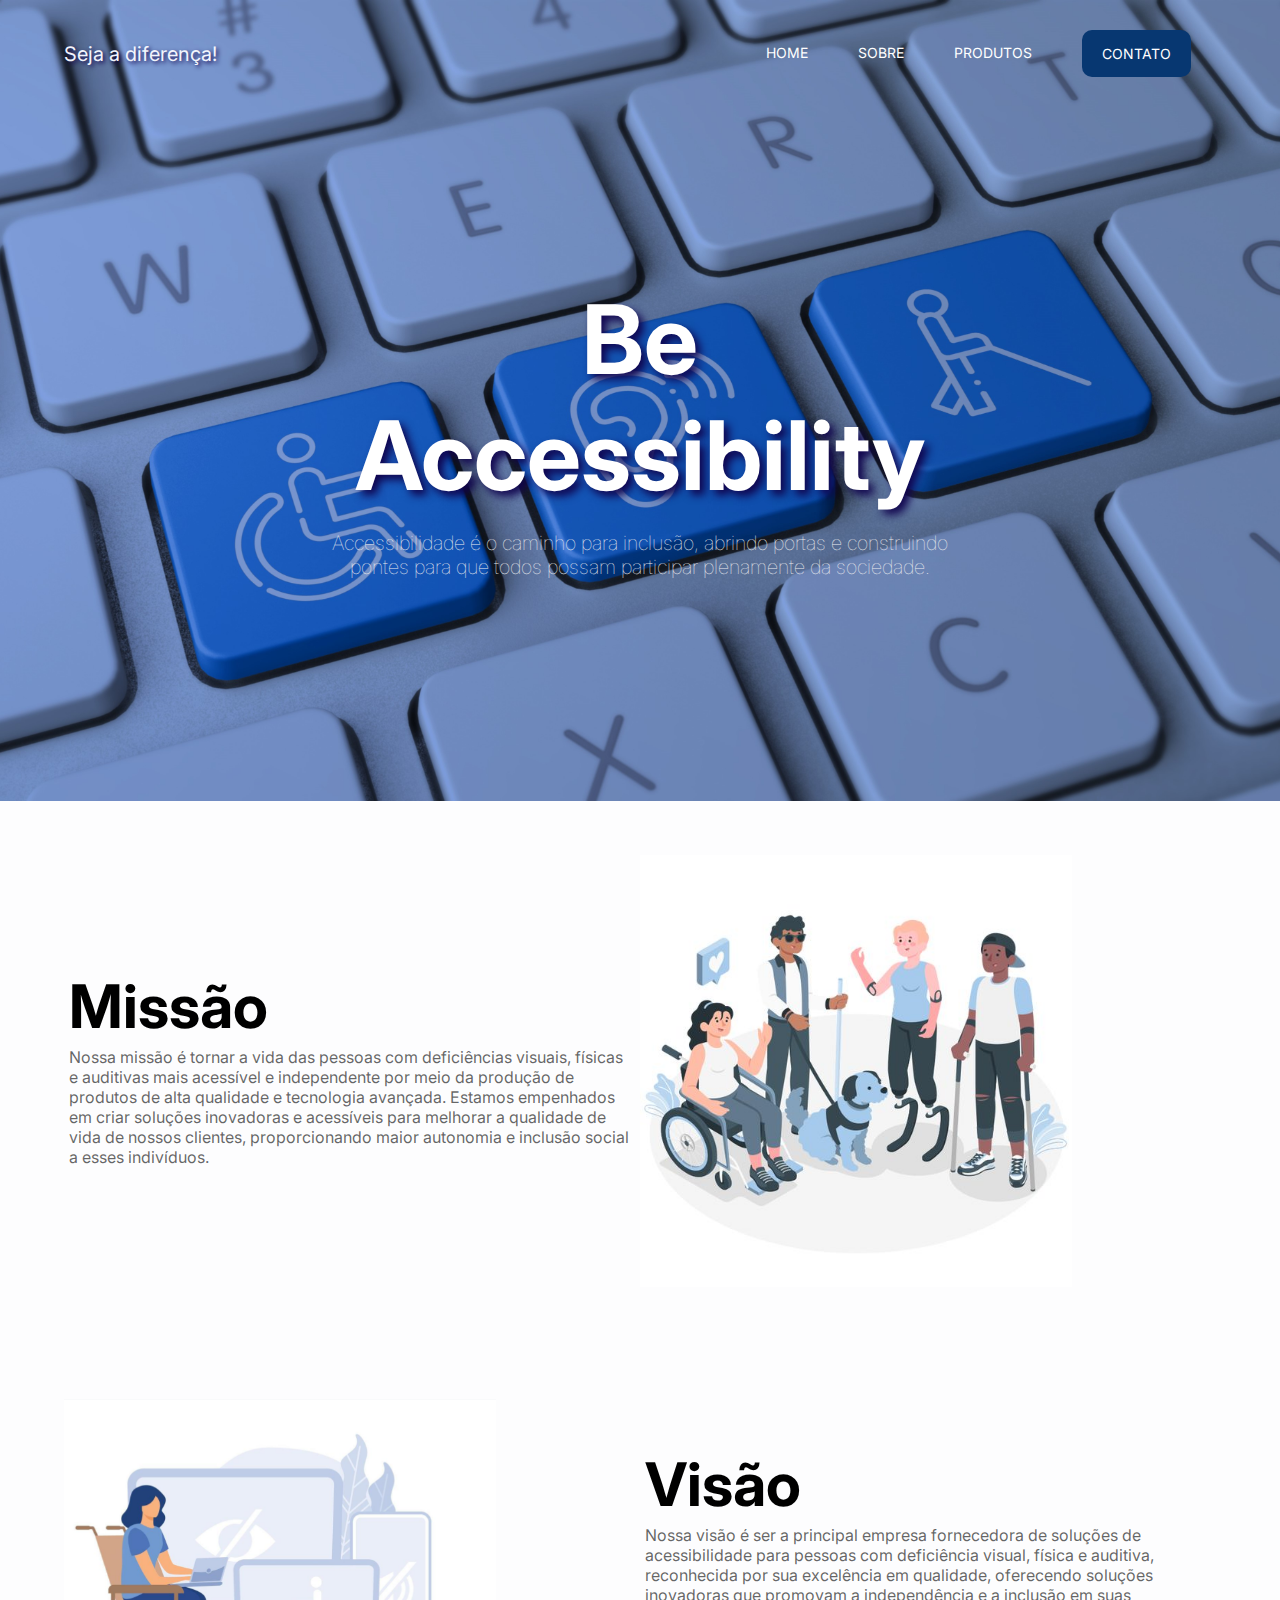
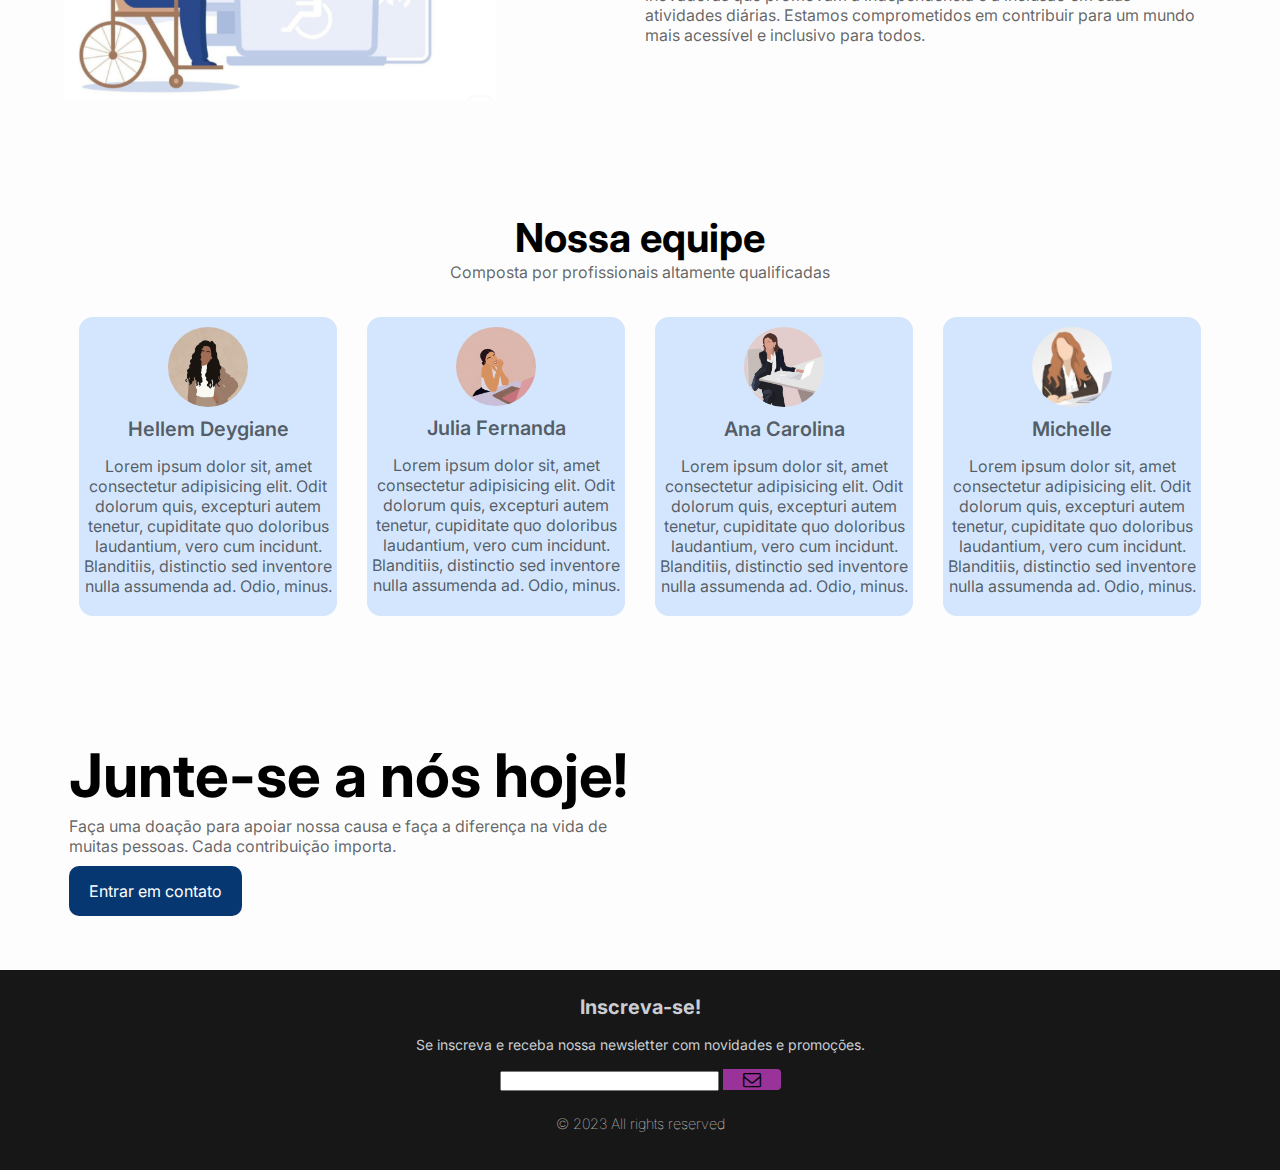
==== index.html @ bf56a4bc "git@github.com:Hellem-Deygiane/BEA.git" ====
<!DOCTYPE html>
<html lang="pt-br">
<head>
    <meta charset="UTF-8">
    <meta http-equiv="X-UA-Compatible" content="IE=edge">
    <meta name="viewport" content="width=device-width, initial-scale=1.0">
    <link rel="stylesheet" href="https://cdnjs.cloudflare.com/ajax/libs/font-awesome/4.7.0/css/font-awesome.css" integrity="sha512-5A8nwdMOWrSz20fDsjczgUidUBR8liPYU+WymTZP1lmY9G6Oc7HlZv156XqnsgNUzTyMefFTcsFH/tnJE/+xBg==" crossorigin="anonymous" referrerpolicy="no-referrer" />
    <link rel="stylesheet" href="style.css">
    <link rel="shortcut icon" href="img/favicon.ico.png" type="image/x-icon">
    <!-- <script src='./vlibras_new.js'></script> -->
    <title>Be Accessibility</title>
</head>
<body>
    <div vw class="enabled">
        <div vw-access-button class="active"></div>
        <div vw-plugin-wrapper>
          <div class="vw-plugin-top-wrapper"></div>
        </div>
      </div>
      <script src="https://vlibras.gov.br/app/vlibras-plugin.js%22%3E"></script>
      <script>
        new window.VLibras.Widget('https://vlibras.gov.br/app');
      </script>
    <div vw class="enabled">
        <div vw-access-button class="active"></div>
        <div vw-plugin-wrapper>
          <div class="vw-plugin-top-wrapper"></div>
        </div>
    </div>
    <header>
        <div class="container">
            <nav>
                <a href="index.html" id="logo">
                    Seja a diferença!
                </a>
                <ul class="ul">
                    <a href="index.html">Home</a>
                    <a href="sobre.html">Sobre</a>
                    <a href="produtos.html">Produtos</a>
                    <a class="btn" href="contato.html">Contato</a>
                    <div class="close-icon" onclick="closeMenu()">
                        <i class="fa fa-times-circle"></i>
                    </div>
                </ul>
                <div class="menu-icon" onclick="openMenu()">
                    <i class="fa fa-bars"></i>
                </div>
            </nav>
            <section class="banner">
                <div class="banner-text">
                    <h1>Be Accessibility</h1>
                    <p>Accessibilidade é o caminho para inclusão, abrindo portas e construindo pontes para que todos possam participar plenamente da sociedade.</p>
                </div>
            </section>
        </div>
    </header>
    <section class="faca-mais">
        <div class="container">
            <div class="faca-mais-text">
                <h3>Missão</h3>
                <p>Nossa missão é tornar a vida das pessoas com deficiências visuais, físicas e auditivas mais acessível e independente por meio da produção de produtos de alta qualidade e tecnologia avançada. Estamos empenhados em criar soluções inovadoras e acessíveis para melhorar a qualidade de vida de nossos clientes, proporcionando maior autonomia e inclusão social a esses indivíduos.</p>
            </div>
            <div class="faca-mais-img">
                <img src="img/img1home.jpg" alt="">
            </div>
        </div>
    </section>
    <section class="faca-mais">
        <div class="container">
            <div class="faca-mais-img">
                <img src="img/img2home.jpg" alt="">
            </div>
            <div class="faca-mais-text">
                <h3>Visão</h3>
                <p>Nossa visão é ser a principal empresa fornecedora de soluções de acessibilidade para pessoas com deficiência visual, física e auditiva, reconhecida por sua excelência em qualidade, oferecendo soluções inovadoras que promovam a independência e a inclusão em suas atividades diárias. Estamos comprometidos em contribuir para um mundo mais acessível e inclusivo para todos.</p>
                <!-- <a href="contato.html" class="btn animate-btn">Entrar em contato</a> -->
            </div>
        </div>
    </section>
    <section class="depoimentos">
        <div class="container">
            <h3>Nossa equipe</h3>
            <p>Composta por profissionais altamente qualificadas</p>
            <div class="cards">
                <!-- card item 1 -->
                <div class="card-item">
                    <img src="img/perfilHE.jpg" alt="Foto">
                    <p class="nome-user">Hellem Deygiane</p>
                    <p class="depoimento-user">
                        Lorem ipsum dolor sit, amet consectetur adipisicing elit. Odit dolorum quis, excepturi autem tenetur, cupiditate quo doloribus laudantium, vero cum incidunt. Blanditiis, distinctio sed inventore nulla assumenda ad. Odio, minus.
                    </p>
                </div>
                <!-- card item 2 -->
                <div class="card-item">
                    <img src="img/perfilJU.jpg" alt="Foto">
                    <p class="nome-user">Julia Fernanda</p>
                    <p class="depoimento-user">
                        Lorem ipsum dolor sit, amet consectetur adipisicing elit. Odit dolorum quis, excepturi autem tenetur, cupiditate quo doloribus laudantium, vero cum incidunt. Blanditiis, distinctio sed inventore nulla assumenda ad. Odio, minus.
                    </p>
                </div>
                <!-- card item 3 -->
                <div class="card-item">
                    <img src="img/perfilCA.jpg" alt="Foto">
                    <p class="nome-user">Ana Carolina</p>
                    <p class="depoimento-user">
                        Lorem ipsum dolor sit, amet consectetur adipisicing elit. Odit dolorum quis, excepturi autem tenetur, cupiditate quo doloribus laudantium, vero cum incidunt. Blanditiis, distinctio sed inventore nulla assumenda ad. Odio, minus.
                    </p>
                </div>
                <!-- card item 4 -->
                <div class="card-item">
                    <img src="img/perfilMI.jpg" alt="Foto">
                    <p class="nome-user">Michelle</p>
                    <p class="depoimento-user">
                        Lorem ipsum dolor sit, amet consectetur adipisicing elit. Odit dolorum quis, excepturi autem tenetur, cupiditate quo doloribus laudantium, vero cum incidunt. Blanditiis, distinctio sed inventore nulla assumenda ad. Odio, minus.
                    </p>
                </div>
            </div>
        </div>
    </section>
    <section class="faca-mais">
        <div class="container">
            <div class="faca-mais-text">
                <h3>Junte-se a nós hoje!</h3>
                <p>Faça uma doação para apoiar nossa causa e faça a diferença na vida de muitas pessoas. Cada contribuição importa.</p>
                <a href="contato.html" class="btn animate-btn">Entrar em contato</a>
            </div>
            <div class="faca-mais-img">
                <img src="img/security.png" alt="">
            </div>
        </div>
    </section>
    <footer class="footer">
        <div class="container">
            <div class="footer-content">
                <div id="input_group" > 
                    <h3 id="h3">Inscreva-se!</h3>
                    <p id="p">
        
                        Se inscreva e receba nossa newsletter com novidades e promoções.
                    </p>
                    <div id="input_group">
                        <input type="email" id="email">
                        <button><i class="fa fa-envelope-o" aria-hidden="true"></i></i> </button>
        
                    </div>
            <div id="footer_copyright">
                &#169 
                2023 All rights reserved
            </div>
        </div>
    </footer>
    <!-- <script src="main.js"></script> -->
</body>
</html>
---- style.css ----
@import url('https://fonts.googleapis.com/css2?family=Inter:wght@300;400;500;600;700&display=swap');
*{
    margin: 0;
    padding: 0;
    box-sizing: border-box;
    text-decoration: none;
    outline: none;
    font-family: 'Inter', sans-serif;
}
body{
    background-color: hsla(213, 65%, 97%, 0.192);
}
#logo{
    font-size: 20px;
    color: rgb(242, 245, 253);
    text-shadow: 2px 2px 4px rgb(16, 3, 77);
}
section,
footer{
    padding:54px 0;
}
h3{
    font-size: 40px;
}
p{
    color: #0000009c;
}
.container{
    max-width: 1400px;
    margin: 0 auto;
    padding: 0 5%;
}
/* BOTÃO */
.btn{
    background-color: #073771;
    color: white;
    padding: 15PX 20PX;
    border-radius: 10PX;
    cursor: pointer;
    display: inline-block;
    transition: 0.1s;
}
.btn.animate-btn{
    animation: animate-outline 1s ease-out infinite;
}
.btn:hover{
    background-color: #295081;
}
@keyframes animate-outline {
    from{
        outline: 0px solid #4f9bf98a;
    }
    to{
        outline: 15px solid #4f9bf900;
    }
}
header{
    background-color: #184B88;
    background-image: url(img/img5copia.jpg);
    /* opacity: 0.6; */
    background-position: center;
    background-size: cover;
    background-attachment: fixed;
}
#sobre{
    background-image: url(img/imgsobre.png);
}
#produtos{
    background-image: url(img/imgprodutos2.png);
}
/* MENU */
nav{
    display: flex;
    align-items: center;
    justify-content: space-between;
    padding-top: 30px;
}
nav ul{
    display: flex;
    align-items: center;
}
nav ul a{
    color: rgb(255, 255, 255);
    margin: 0 25px;
    text-transform: uppercase;
    font-size: 14px;
    display: block;
}
nav ul a:not(.btn)::after{
    content: "";
    background-color: #041f40;
    height: 3px;
    width: 0%;
    display: block;
    margin: 0 auto;
    transition: 0.3s;
}
nav ul a:hover::after{
    width: 100%;
}
/* menu mobile */
nav .menu-icon{
    cursor: pointer;
    font-size: 25px;
    color: white;
    display: none;
}
nav .close-icon{
    display: none;
    font-size: 30px;
    color: white;
}
/* TEXTO PRICIPAL */
.banner{
    display: flex;
    justify-content: center;
}
.banner .banner-text{
    margin: 150px;
    text-align: center;
    padding: 0 90px;
}
.banner .banner-text h1{
    font-size: 96px;
    color: white;
    text-shadow: 5px 5px 8px rgb(16, 3, 77);
}
.banner .banner-text p{
    font-size: 20px;
    color: #ededf0;
    font-weight: lighter;
    margin: 18px 0;
}
/* VISÃO, MISSÃO */
.faca-mais .container{
    display: flex;
    align-items: center;
}
.faca-mais .faca-mais-text{
    width: 50%;
    padding: 0 5px;
}
.faca-mais .faca-mais-text h3{
    font-size: 60px;
}
.faca-mais .faca-mais-text p{
    margin: 5px 0 10px 0;
}
.faca-mais .faca-mais-img{
    width: 50%;
}
.faca-mais .faca-mais-img img{
    width: 75%;
}
/* Nossa equipe */
.depoimentos h3{
    text-align: center;
}
.depoimentos p{
    margin-bottom: 20px;
    text-align: center;
}
.cards{
    display: flex;
    justify-content: center;
}
.depoimentos .card-item{
    background-color: #d3e6fd;
    margin: 15px;
    border-radius: 14px;
    text-align: center;
    width: 350px;
    transition: 0.3s;
}
.depoimentos .card-item img{
    border-radius: 100%;
    width: 80px;
    display: block;
    margin: 10px auto;
}
.depoimentos .card-item .nome-user{
    font-weight: 600;
    font-size: 20px;
    margin-bottom: 15px;
    transition: 0.3s;
}
.depoimentos .card-item .depoimentos-user{
    font-size: 15px;
    padding: 0 15px;
    transition: 0.3s;
}
.depoimentos .card-item:hover{
    background-color: #4f9cf9;
    margin-top: -5px;
}
.depoimentos .card-item:hover .nome-user,
.depoimentos .card-item:hover .depoimento-user{
    color: white;
}
/* FOOTER */
/* .footer{
    background-color: #4f9cf9;
    text-align: center;
}
.footer i{
    color: #4f9cf9;
    font-size: 19px;
    background-color: white;
    padding: 10px;
    margin: 3px;
    border-radius: 10px;
}
.footer p{
    margin-top: 10px;
    color: white;
} */
/* PAGINA SOBRE */
.sobre .container{
    display: flex;
    align-items: center;
    justify-content: space-between;
}
.sobre .sobre-text{
    width: 50%;
    padding-right: 40px;
}
.sobre .sobre-text p{
    margin: 18px 0;
    color: #000000a6;
}
.sobre .sobre-img{
    width: 50%;
}
.sobre .sobre-img img{
    width: 100%;
    border-radius: 50px;
}
.servicos h3{
    text-align: center;
}
.servicos .container > p{
    text-align: center;
}
.servicos .rows-cards{
    display: flex;
    justify-content: center;
    margin-top: 20px;
    flex-wrap: wrap;
}
.servicos .row-card-item{
    background-color: #d3e6fd;
    width: 350px;
    padding: 20px;
    border-radius: 14px;
    margin: 20px;
    transition: 0.3s;

}
.servicos .row-card-item:hover{
    background-color: #4f9cf9;
}
.servicos .row-card-item:hover p{
    color: white;
}
.servicos .row-card-item img{
    /* background-color: #4f9cf9; */
    border-radius: 20px;
    width: 100%;
    padding: 9px;
}
.servicos .row-card-item p.nome-servicos{
    margin: 5px 0;
    transition: 0.3s;
}
.servicos .row-card-item p.descricao{
    transition: 0.3s;
}
.btn-produtos{
    padding: 10px 10px;
    background-color: #295081;
    color: white;
    border-radius: 5px;
}
.dados{
    background-color: #d3e6fd;
}
.dados .container{
    display: flex;
    justify-content: center;
    flex-wrap: wrap;
}
.dados .dados-item{
    text-align: center;
    margin: 15px;
    color: #000000be;
}
.dados .dados-item img{
    background-color: #4f9cf9;
    border-radius: 14px;
    padding: 10px;
    margin-bottom: 15px;
    width: 80px;
}
.dados .dados-item p{
    font-size: 18px;
}
.dados .dados-item p strong{
    font-size: 28px;
}
.contato-info{
    display: flex;
    justify-content: space-between;
    margin-top: 50px;
}
.contato-info .left-side{
    width: 50%;
    padding: 30px;
    background-color: #4f9cf9;
    border-radius: 14px;
    margin-right: 50px;
    height: fit-content;
}
.contato-info .left-side div{
    display: flex;
    align-items: center;
    margin-bottom: 10px;
}
.contato-info .left-side div i{
    font-size: 24px;
    margin-right: 20px;
    color: white;
}
.contato-info .left-side p{
    font-size: 17px;
    color: white;
}
.contato-info .right-side{
    width: 50%;
}
.contato-info .right-side input{
    display: block;
    width: 100%;
    margin-bottom: 10px;
    height: 47px;
    padding: 15px;
    border-radius: 9px;
    transition: 0.3s;
    border: 1px solid #f1f1f1;
    color: #212121;
    font-weight: lighter;
}
.contato-info .right-side input:focus,
.contato-info .right-side textarea:focus{
    border-color: #4f9cf9;
}
.contato-info .right-side textarea{
    border: 1px solid #f1f1f1;
    color: #212121;
    border-radius: 9px;
    margin-bottom: 10px;
    padding: 15px;
    width: 100%;
    transition: 0.3s;
    resize: none;
}
.contato-info .right-side button{
    border: none;
}

    /* menu mobile */
@media(max-width: 830px){
    /* menu mobile */
    .ul{
        position: fixed;
        top: 0;
        left: 0;
        background-color: #184B88;
        width: 100%;
        height: 100%;
        flex-direction: column;
        align-items: center;
        justify-content: center;
        clip-path: circle(0% at 100% 0);
        transition: 0.7s;
    }
    .open{
        clip-path: circle(141.4% at 100% 0);
    }
    .ul a{
        margin: 10px 0;
        font-size: 16px;
    }
    nav .menu-icon{
        display: block;
    }
    nav .close-icon{
        display: block;
        position: absolute;
        top: 46px;
        right: 28px;
    }
    /* HOME responsivo */
    .faca-mais .faca-mais-text{
        margin-top: 10px;
        padding: 0 20px;
        order: 1;
    }
    .faca-mais .container{
        flex-direction: column;
    }
    .faca-mais .faca-mais-text h3{
        font-size: 48px;
    }
    .faca-mais .faca-mais-text,
    .faca-mais .faca-mais-img{
        width: 100%;
    }
    .banner .banner-text{
        padding: 0;
        margin: 80px;
    }
    .banner .banner-text h1{
        font-size: 80px;
    }
    .banner .banner-text p{
        font-size: 15px;
    }
    .depoimentos .card-item{
        width: 100%;
    }
    /* SOBRE */
    .sobre .container{
        flex-direction: column-reverse;
    }
    .sobre .sobre-img,
    .sobre .sobre-text{
        width: 100%;
    }
    .sobre .sobre-text{
        margin-top: 40px;
    }
    /* CONTATO */
    .contato .contato-info{
        flex-direction: column-reverse;
    }
    .contato-info .right-side,
    .contato-info .left-side{
        width: 100%;
    }
    .contato-info .right-side{
        margin-bottom: 30px;
    }
}
@media (max-width:500px) {
    .banner .banner-text h1{
        font-size: 50px;
    }
    .faca-mais .faca-mais-text h3{
        font-size: 40px;
    }
}
/* .conteiner2{
    display:grid;
    grid-template-columns: auto auto auto auto;
    grid-template-rows: 1000px 1000px 1000px 1000px;
    grid-template-areas: 
    "header header header header"
    "principal principal principal principal"
    "footer footer footer footer"
    } */
footer{
    position: relative;
    bottom: 0;
    left: 0;
    right: 0;
    background: #171717;
    height: 200px;
    width: 100%;
    display: flex;
    align-items: center;
    justify-content: center;
    flex-direction: column;
    text-align: center;
    color: #f5f5f5;
    grid-template-columns: "auto auto";
}
#p{
    max-width: 500px;
    margin: 10px auto;
    line-height: 28px;
    font-size: 14px;
    color: #cacdd2;
    }
#h3{
        max-width: 500px;
        margin: 10px auto;
        line-height: 28px;
        font-size: 20px;
        color: #cacdd2;

        }

    #footer_copyright{
        padding-top: 10%;
        justify-content: center;
        font-size: 0.9rem;
        padding: 1.5rem;
        font-weight: 100;
        border-radius: 4px

    }



    #input_group button {
        background-color: #993399;
        Border:none;
        Padding: 0px 1.25rem;
        Font-size: 1.125rem;
        Height: 100%;
        Border-radius: 0px 4px 4px 0px;
        Cursor: pointer;
        Transition: all 0.4s;

    }
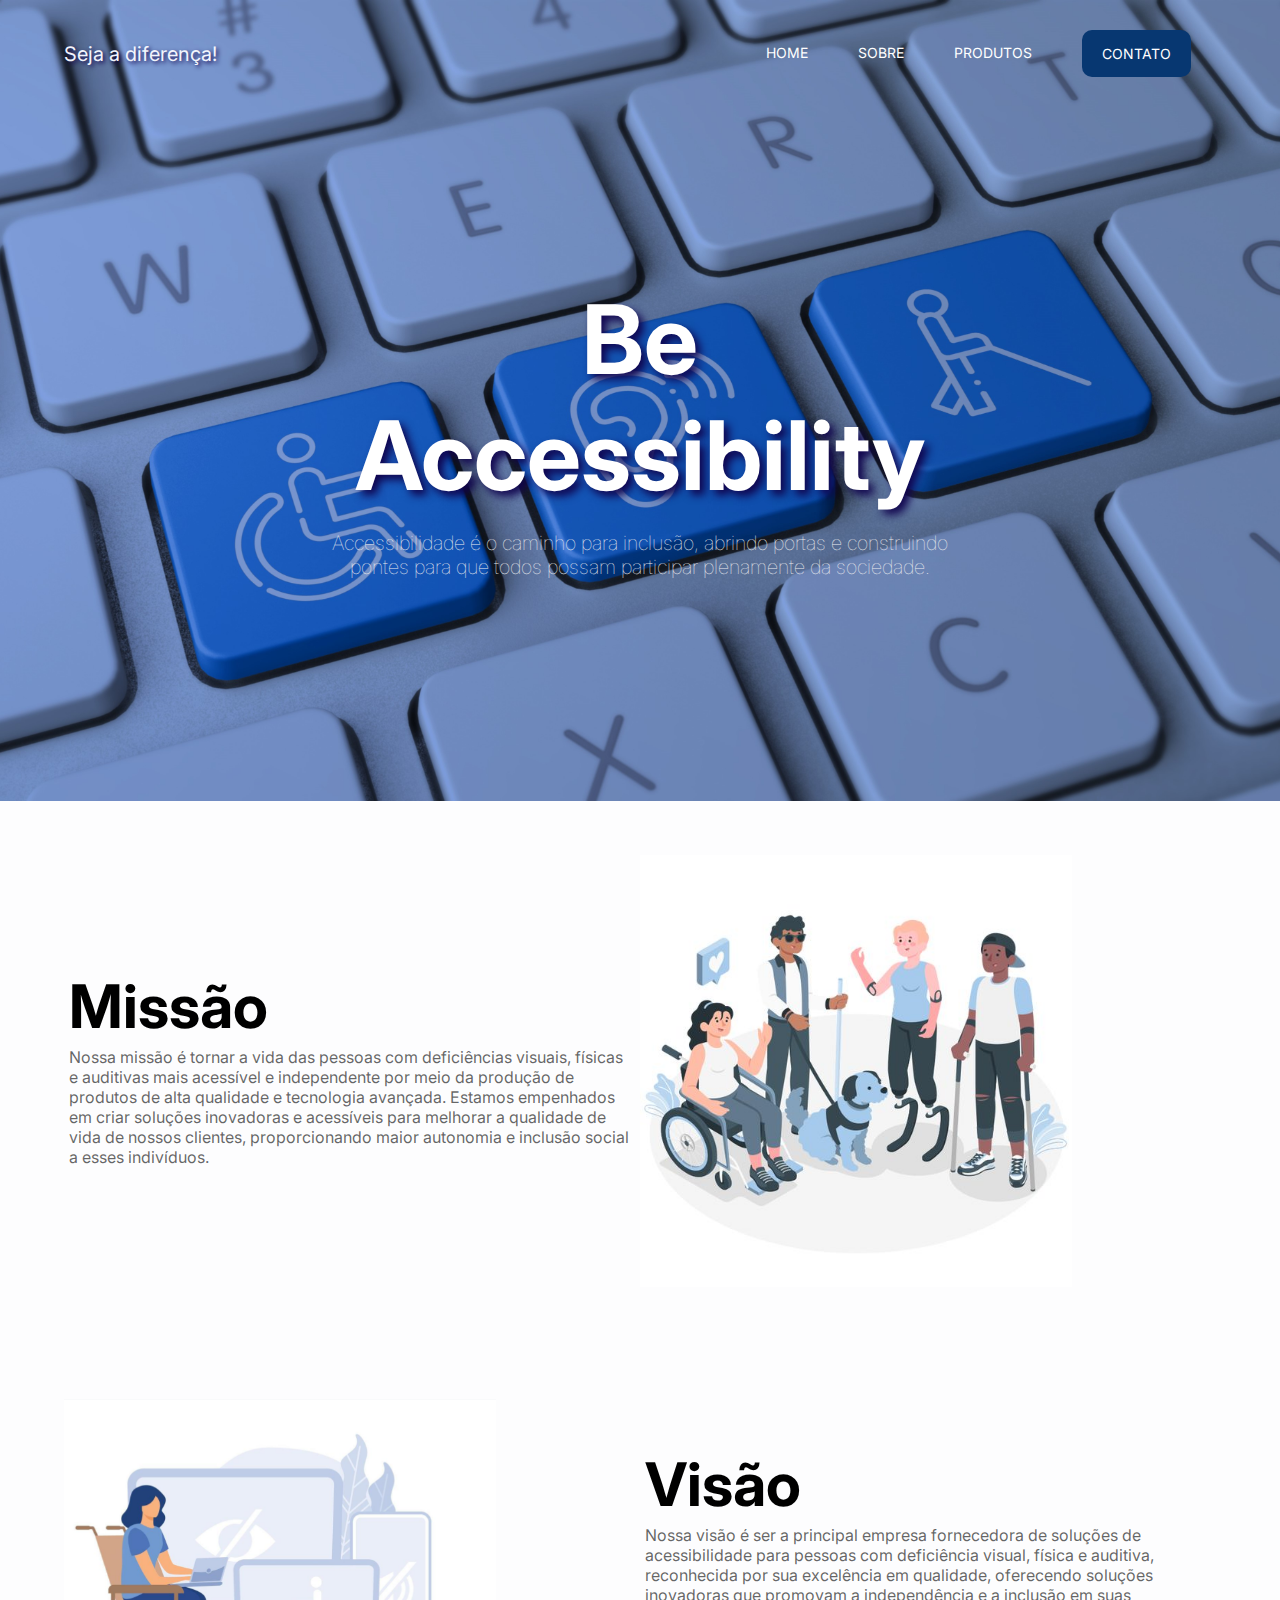
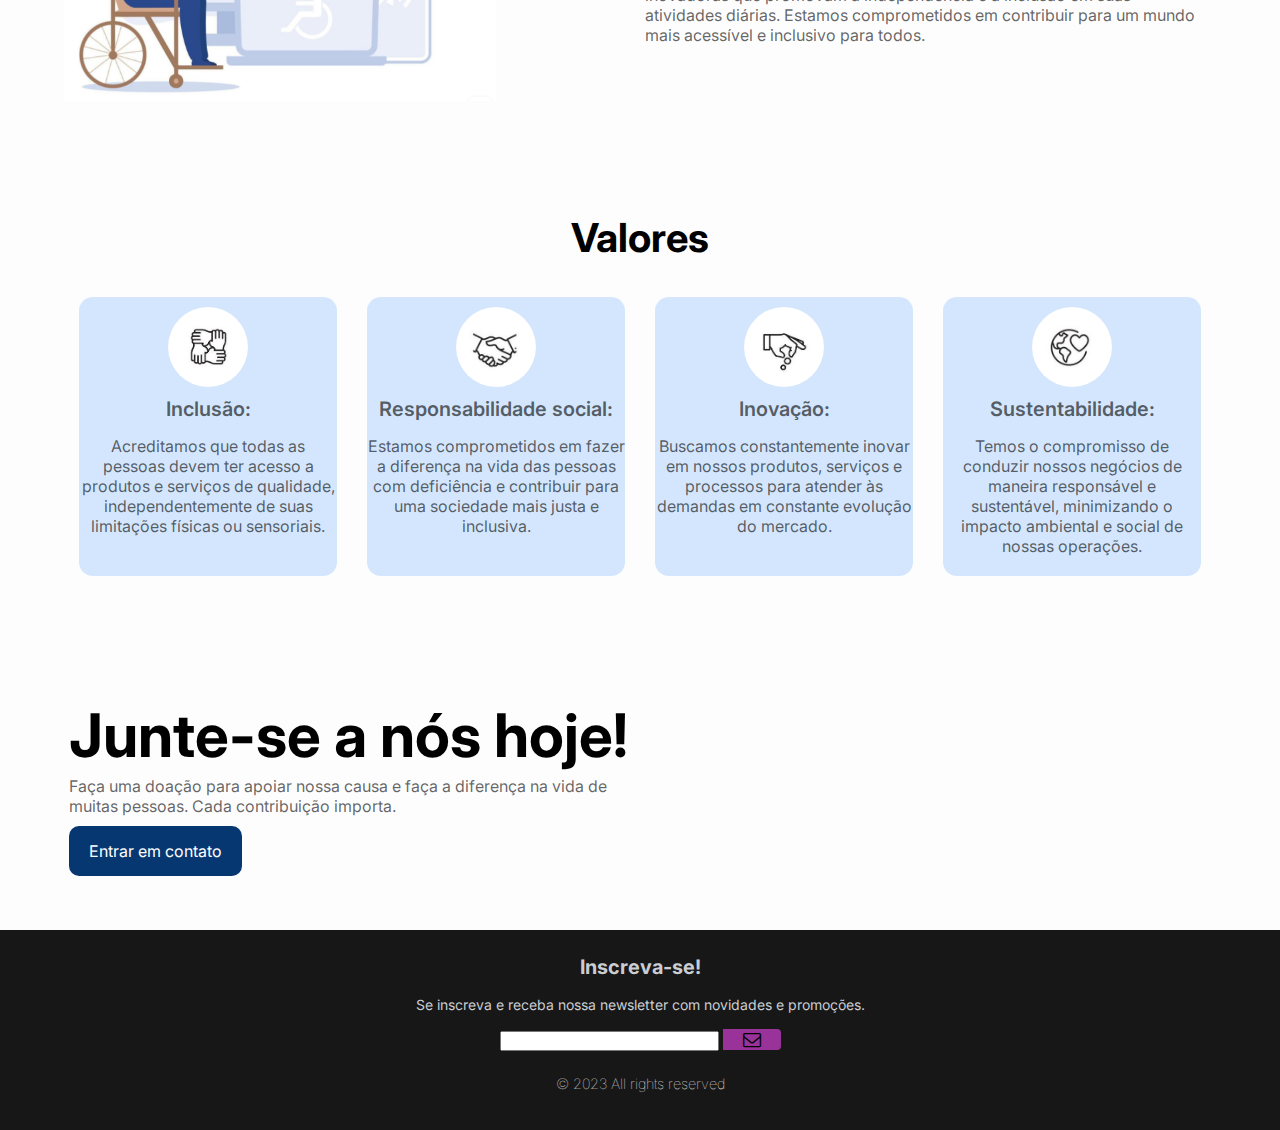
==== commit bf094a0c: "subindo" ====
--- a/index.html
+++ b/index.html
@@ -79,39 +79,39 @@
     </section>
     <section class="depoimentos">
         <div class="container">
-            <h3>Nossa equipe</h3>
-            <p>Composta por profissionais altamente qualificadas</p>
+            <h3>Valores</h3>
+            <p></p>
             <div class="cards">
                 <!-- card item 1 -->
                 <div class="card-item">
-                    <img src="img/perfilHE.jpg" alt="Foto">
-                    <p class="nome-user">Hellem Deygiane</p>
+                    <img src="img/iconinclusão.jpg" alt="Foto">
+                    <p class="nome-user">Inclusão:</p>
                     <p class="depoimento-user">
-                        Lorem ipsum dolor sit, amet consectetur adipisicing elit. Odit dolorum quis, excepturi autem tenetur, cupiditate quo doloribus laudantium, vero cum incidunt. Blanditiis, distinctio sed inventore nulla assumenda ad. Odio, minus.
+                         Acreditamos que todas as pessoas devem ter acesso a produtos e serviços de qualidade, independentemente de suas limitações físicas ou sensoriais.
                     </p>
                 </div>
                 <!-- card item 2 -->
                 <div class="card-item">
-                    <img src="img/perfilJU.jpg" alt="Foto">
-                    <p class="nome-user">Julia Fernanda</p>
+                    <img src="img/iconresponsabilidade.jpg" alt="Foto">
+                    <p class="nome-user">Responsabilidade social:</p>
                     <p class="depoimento-user">
-                        Lorem ipsum dolor sit, amet consectetur adipisicing elit. Odit dolorum quis, excepturi autem tenetur, cupiditate quo doloribus laudantium, vero cum incidunt. Blanditiis, distinctio sed inventore nulla assumenda ad. Odio, minus.
+                        Estamos comprometidos em fazer a diferença na vida das pessoas com deficiência e contribuir para uma sociedade mais justa e inclusiva.
                     </p>
                 </div>
                 <!-- card item 3 -->
+                <!-- card item 4 -->
                 <div class="card-item">
-                    <img src="img/perfilCA.jpg" alt="Foto">
-                    <p class="nome-user">Ana Carolina</p>
+                    <img src="img/iconinovacao.jpg" alt="Foto">
+                    <p class="nome-user">Inovação:</p>
                     <p class="depoimento-user">
-                        Lorem ipsum dolor sit, amet consectetur adipisicing elit. Odit dolorum quis, excepturi autem tenetur, cupiditate quo doloribus laudantium, vero cum incidunt. Blanditiis, distinctio sed inventore nulla assumenda ad. Odio, minus.
+                        Buscamos constantemente inovar em nossos produtos, serviços e processos para atender às demandas em constante evolução do mercado.
                     </p>
                 </div>
-                <!-- card item 4 -->
                 <div class="card-item">
-                    <img src="img/perfilMI.jpg" alt="Foto">
-                    <p class="nome-user">Michelle</p>
+                    <img src="img/iconsustentabilidade.jpg" alt="Foto">
+                    <p class="nome-user">Sustentabilidade:</p>
                     <p class="depoimento-user">
-                        Lorem ipsum dolor sit, amet consectetur adipisicing elit. Odit dolorum quis, excepturi autem tenetur, cupiditate quo doloribus laudantium, vero cum incidunt. Blanditiis, distinctio sed inventore nulla assumenda ad. Odio, minus.
+                        Temos o compromisso de conduzir nossos negócios de maneira responsável e sustentável, minimizando o impacto ambiental e social de nossas operações.
                     </p>
                 </div>
             </div>
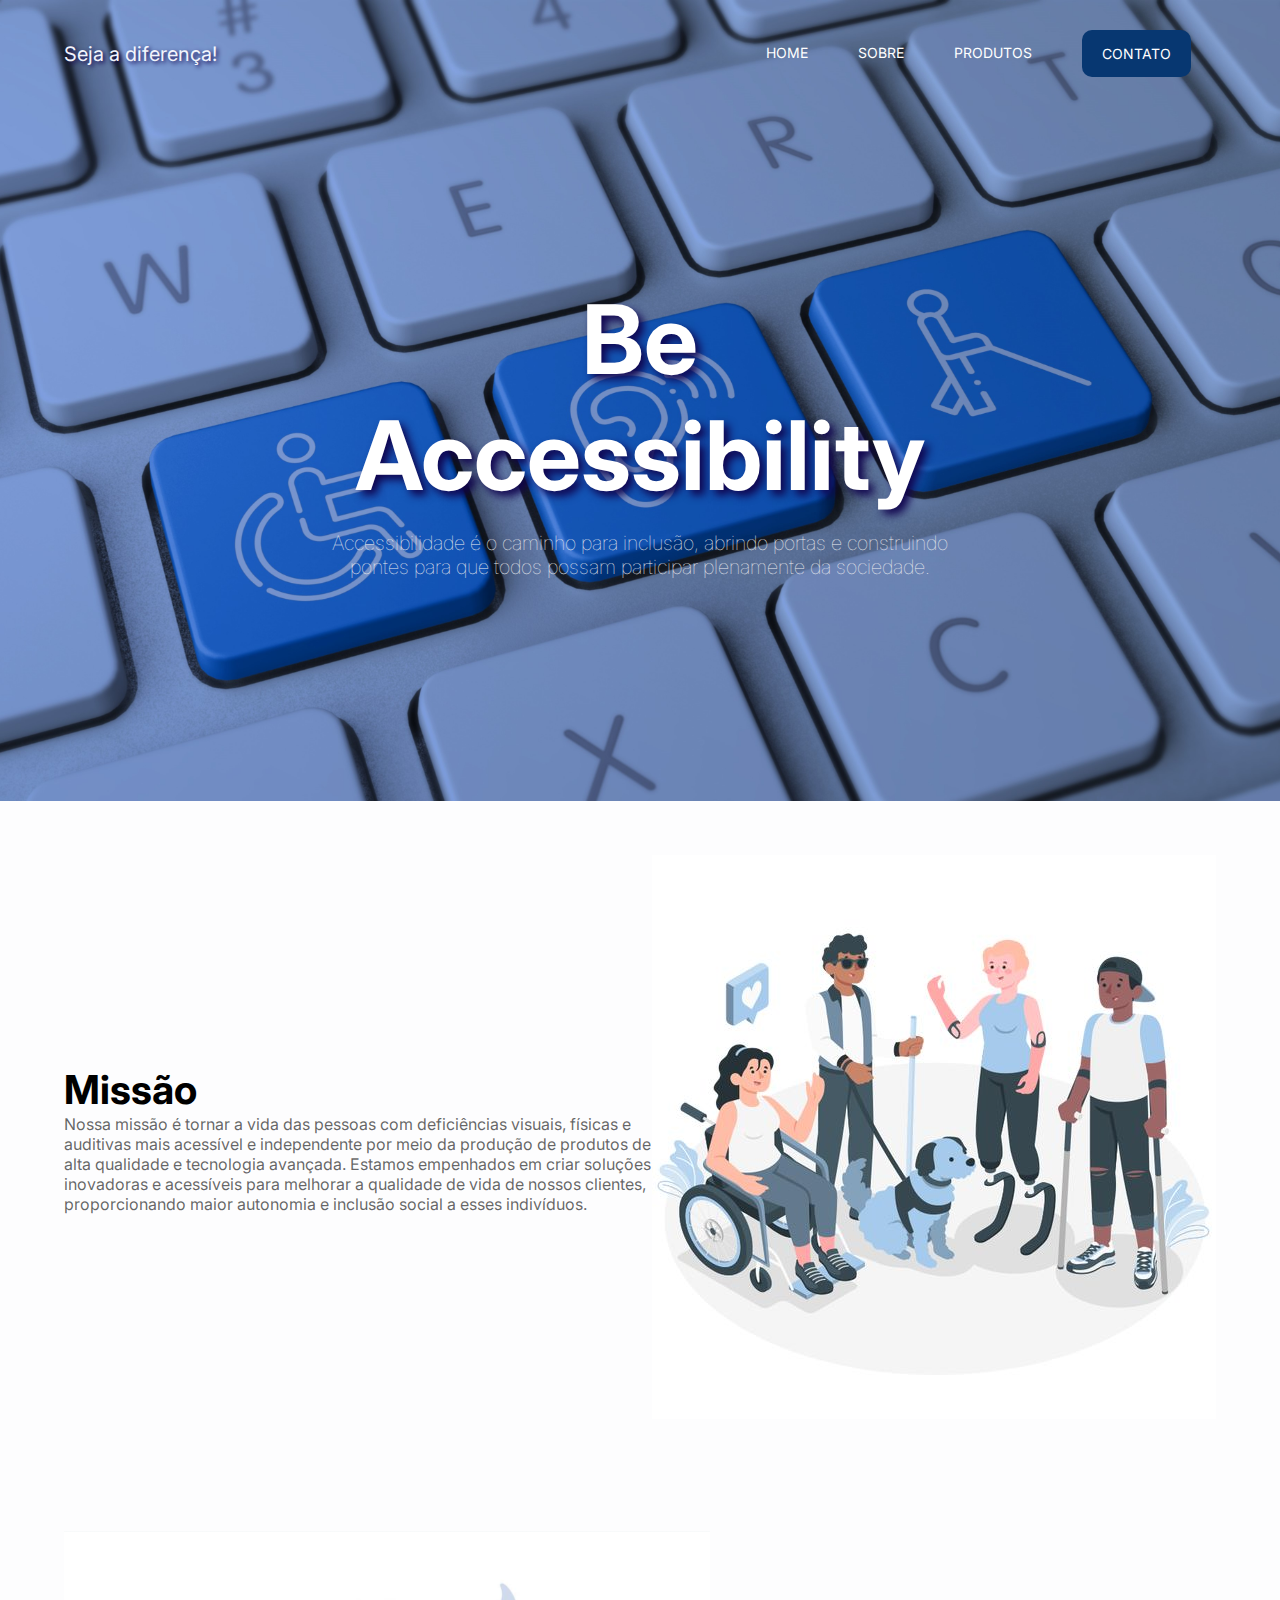
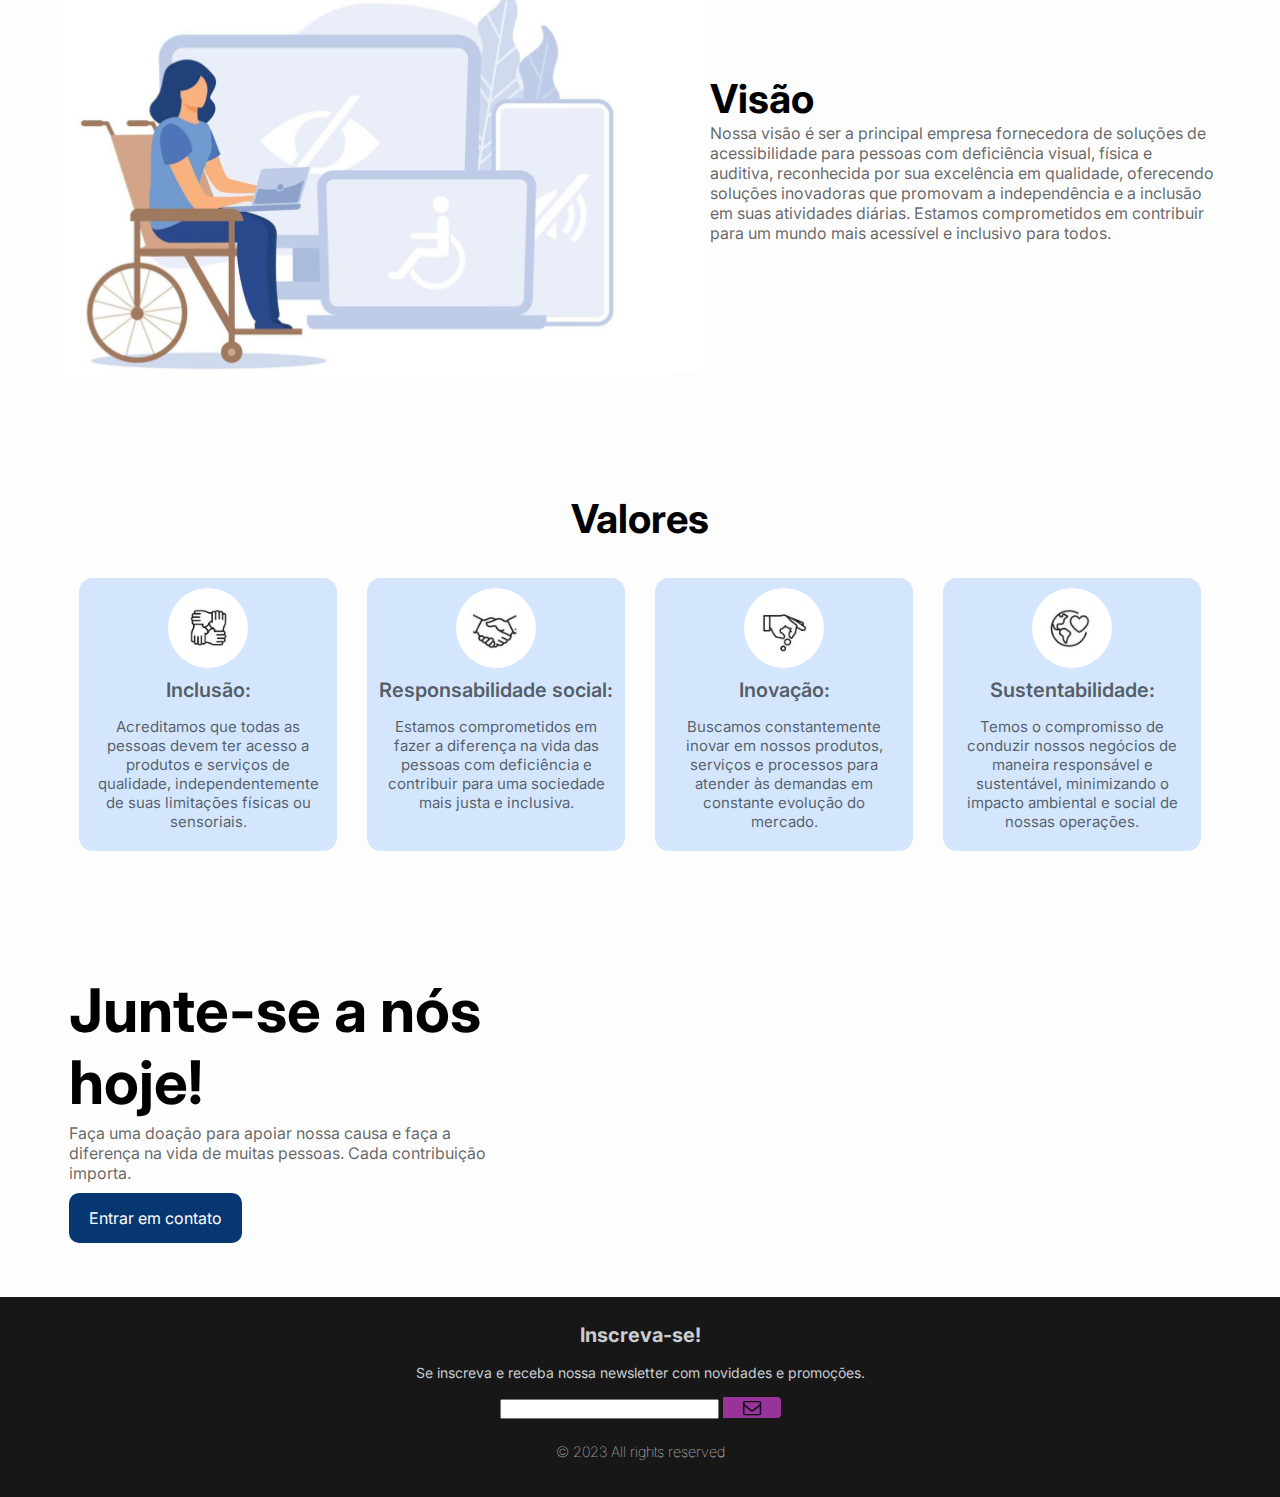
==== commit 7541e135: "atualização" ====
--- a/index.html
+++ b/index.html
@@ -7,26 +7,9 @@
     <link rel="stylesheet" href="https://cdnjs.cloudflare.com/ajax/libs/font-awesome/4.7.0/css/font-awesome.css" integrity="sha512-5A8nwdMOWrSz20fDsjczgUidUBR8liPYU+WymTZP1lmY9G6Oc7HlZv156XqnsgNUzTyMefFTcsFH/tnJE/+xBg==" crossorigin="anonymous" referrerpolicy="no-referrer" />
     <link rel="stylesheet" href="style.css">
     <link rel="shortcut icon" href="img/favicon.ico.png" type="image/x-icon">
-    <!-- <script src='./vlibras_new.js'></script> -->
     <title>Be Accessibility</title>
 </head>
 <body>
-    <div vw class="enabled">
-        <div vw-access-button class="active"></div>
-        <div vw-plugin-wrapper>
-          <div class="vw-plugin-top-wrapper"></div>
-        </div>
-      </div>
-      <script src="https://vlibras.gov.br/app/vlibras-plugin.js%22%3E"></script>
-      <script>
-        new window.VLibras.Widget('https://vlibras.gov.br/app');
-      </script>
-    <div vw class="enabled">
-        <div vw-access-button class="active"></div>
-        <div vw-plugin-wrapper>
-          <div class="vw-plugin-top-wrapper"></div>
-        </div>
-    </div>
     <header>
         <div class="container">
             <nav>
@@ -54,30 +37,32 @@
             </section>
         </div>
     </header>
-    <section class="faca-mais">
+    <!--         missao-visao            -->
+    <section class="missao-visao">
         <div class="container">
-            <div class="faca-mais-text">
+            <div class="missao-text">
                 <h3>Missão</h3>
                 <p>Nossa missão é tornar a vida das pessoas com deficiências visuais, físicas e auditivas mais acessível e independente por meio da produção de produtos de alta qualidade e tecnologia avançada. Estamos empenhados em criar soluções inovadoras e acessíveis para melhorar a qualidade de vida de nossos clientes, proporcionando maior autonomia e inclusão social a esses indivíduos.</p>
             </div>
-            <div class="faca-mais-img">
+            <div class="missao-img">
                 <img src="img/img1home.jpg" alt="">
             </div>
         </div>
     </section>
-    <section class="faca-mais">
+    <section class="missao-visao">
         <div class="container">
-            <div class="faca-mais-img">
+            <div class="visao-img">
                 <img src="img/img2home.jpg" alt="">
             </div>
-            <div class="faca-mais-text">
+            <div class="visao-text">
                 <h3>Visão</h3>
                 <p>Nossa visão é ser a principal empresa fornecedora de soluções de acessibilidade para pessoas com deficiência visual, física e auditiva, reconhecida por sua excelência em qualidade, oferecendo soluções inovadoras que promovam a independência e a inclusão em suas atividades diárias. Estamos comprometidos em contribuir para um mundo mais acessível e inclusivo para todos.</p>
-                <!-- <a href="contato.html" class="btn animate-btn">Entrar em contato</a> -->
             </div>
         </div>
     </section>
-    <section class="depoimentos">
+    <!--         missao-visao            -->
+    <!--           valores               -->
+    <section class="valores">
         <div class="container">
             <h3>Valores</h3>
             <p></p>
@@ -85,50 +70,53 @@
                 <!-- card item 1 -->
                 <div class="card-item">
                     <img src="img/iconinclusão.jpg" alt="Foto">
-                    <p class="nome-user">Inclusão:</p>
-                    <p class="depoimento-user">
+                    <p class="nome">Inclusão:</p>
+                    <p class="valores-text">
                          Acreditamos que todas as pessoas devem ter acesso a produtos e serviços de qualidade, independentemente de suas limitações físicas ou sensoriais.
                     </p>
                 </div>
                 <!-- card item 2 -->
                 <div class="card-item">
                     <img src="img/iconresponsabilidade.jpg" alt="Foto">
-                    <p class="nome-user">Responsabilidade social:</p>
-                    <p class="depoimento-user">
+                    <p class="nome">Responsabilidade social:</p>
+                    <p class="valores-text">
                         Estamos comprometidos em fazer a diferença na vida das pessoas com deficiência e contribuir para uma sociedade mais justa e inclusiva.
                     </p>
                 </div>
                 <!-- card item 3 -->
-                <!-- card item 4 -->
                 <div class="card-item">
                     <img src="img/iconinovacao.jpg" alt="Foto">
-                    <p class="nome-user">Inovação:</p>
-                    <p class="depoimento-user">
+                    <p class="nome">Inovação:</p>
+                    <p class="valores-text">
                         Buscamos constantemente inovar em nossos produtos, serviços e processos para atender às demandas em constante evolução do mercado.
                     </p>
                 </div>
                 <div class="card-item">
                     <img src="img/iconsustentabilidade.jpg" alt="Foto">
-                    <p class="nome-user">Sustentabilidade:</p>
-                    <p class="depoimento-user">
+                    <p class="nome">Sustentabilidade:</p>
+                    <p class="valores-text">
                         Temos o compromisso de conduzir nossos negócios de maneira responsável e sustentável, minimizando o impacto ambiental e social de nossas operações.
                     </p>
                 </div>
             </div>
         </div>
     </section>
-    <section class="faca-mais">
+    <!--           valores               -->
+    <!-- aqui será a futura pag de doação -->
+    <section class="doacao">
         <div class="container">
-            <div class="faca-mais-text">
+            <div class="doacao-text">
                 <h3>Junte-se a nós hoje!</h3>
                 <p>Faça uma doação para apoiar nossa causa e faça a diferença na vida de muitas pessoas. Cada contribuição importa.</p>
                 <a href="contato.html" class="btn animate-btn">Entrar em contato</a>
             </div>
-            <div class="faca-mais-img">
+            <div class="doacao-img">
                 <img src="img/security.png" alt="">
             </div>
         </div>
     </section>
+
+    <!--          footer           -->
     <footer class="footer">
         <div class="container">
             <div class="footer-content">
@@ -149,6 +137,7 @@
             </div>
         </div>
     </footer>
-    <!-- <script src="main.js"></script> -->
+    <!--          footer           -->
+    <!-- link do js --> <script src="main.js"></script>     
 </body>
 </html>--- a/style.css
+++ b/style.css
@@ -57,7 +57,6 @@
 header{
     background-color: #184B88;
     background-image: url(img/img5copia.jpg);
-    /* opacity: 0.6; */
     background-position: center;
     background-size: cover;
     background-attachment: fixed;
@@ -110,6 +109,7 @@
     font-size: 30px;
     color: white;
 }
+
 /* TEXTO PRICIPAL */
 .banner{
     display: flex;
@@ -131,32 +131,34 @@
     font-weight: lighter;
     margin: 18px 0;
 }
+
 /* VISÃO, MISSÃO */
-.faca-mais .container{
-    display: flex;
-    align-items: center;
-}
-.faca-mais .faca-mais-text{
+.missao-visao .container{
+    display: flex;
+    align-items: center;
+}
+.missao-visao .missao-visao-text{
     width: 50%;
     padding: 0 5px;
 }
-.faca-mais .faca-mais-text h3{
+.missao-visao .missao-visao-text h3{
     font-size: 60px;
 }
-.faca-mais .faca-mais-text p{
+.missao-visao .missao-visao-text p{
     margin: 5px 0 10px 0;
 }
-.faca-mais .faca-mais-img{
-    width: 50%;
-}
-.faca-mais .faca-mais-img img{
+.missao-visao .missao-visao-img{
+    width: 50%;
+}
+.missao-visao .missao-visao-img img{
     width: 75%;
 }
-/* Nossa equipe */
-.depoimentos h3{
-    text-align: center;
-}
-.depoimentos p{
+
+/* VALORES */
+.valores h3{
+    text-align: center;
+}
+.valores p{
     margin-bottom: 20px;
     text-align: center;
 }
@@ -164,7 +166,7 @@
     display: flex;
     justify-content: center;
 }
-.depoimentos .card-item{
+.valores .card-item{
     background-color: #d3e6fd;
     margin: 15px;
     border-radius: 14px;
@@ -172,48 +174,54 @@
     width: 350px;
     transition: 0.3s;
 }
-.depoimentos .card-item img{
+.valores .card-item img{
     border-radius: 100%;
     width: 80px;
     display: block;
     margin: 10px auto;
 }
-.depoimentos .card-item .nome-user{
+.valores .card-item .nome{
     font-weight: 600;
     font-size: 20px;
     margin-bottom: 15px;
     transition: 0.3s;
 }
-.depoimentos .card-item .depoimentos-user{
+.valores .card-item .valores-text{
     font-size: 15px;
     padding: 0 15px;
     transition: 0.3s;
 }
-.depoimentos .card-item:hover{
+.valores .card-item:hover{
     background-color: #4f9cf9;
     margin-top: -5px;
 }
-.depoimentos .card-item:hover .nome-user,
-.depoimentos .card-item:hover .depoimento-user{
-    color: white;
-}
-/* FOOTER */
-/* .footer{
-    background-color: #4f9cf9;
-    text-align: center;
-}
-.footer i{
-    color: #4f9cf9;
-    font-size: 19px;
-    background-color: white;
-    padding: 10px;
-    margin: 3px;
-    border-radius: 10px;
-}
-.footer p{
-    margin-top: 10px;
-    color: white;
-} */
+.valores .card-item:hover .nome,
+.valores .card-item:hover .valores-text{
+    color: white;
+}
+
+/* aqui será a futura pag de doação */
+.doacao .container{
+    display: flex;
+    align-items: center;
+}
+.doacao .doacao-text{
+    width: 50%;
+    padding: 0 5px;
+}
+.doacao .doacao-text h3{
+    font-size: 60px;
+}
+.doacao .doacao-text p{
+    margin: 5px 0 10px 0;
+}
+.doacao .doacao-img{
+    width: 50%;
+}
+.doacao .doacao-img{
+    width: 75%;
+}
+
 /* PAGINA SOBRE */
 .sobre .container{
     display: flex;
@@ -235,44 +243,46 @@
     width: 100%;
     border-radius: 50px;
 }
-.servicos h3{
-    text-align: center;
-}
-.servicos .container > p{
-    text-align: center;
-}
-.servicos .rows-cards{
+
+/* PRODUTOS */
+.produtos h3{
+    font-size: 60px;
+    text-align: center;
+}
+.produtos .container > p{
+    font-size: 25px;
+    text-align: center;
+}
+.produtos .rows-cards{
     display: flex;
     justify-content: center;
     margin-top: 20px;
     flex-wrap: wrap;
 }
-.servicos .row-card-item{
+.produtos .row-card-item{
     background-color: #d3e6fd;
     width: 350px;
     padding: 20px;
     border-radius: 14px;
     margin: 20px;
     transition: 0.3s;
-
-}
-.servicos .row-card-item:hover{
+}
+.produtos .row-card-item:hover{
     background-color: #4f9cf9;
 }
-.servicos .row-card-item:hover p{
-    color: white;
-}
-.servicos .row-card-item img{
-    /* background-color: #4f9cf9; */
+.produtos .row-card-item:hover p{
+    color: white;
+}
+.produtos .row-card-item img{
     border-radius: 20px;
     width: 100%;
     padding: 9px;
 }
-.servicos .row-card-item p.nome-servicos{
+.produtos .row-card-item p.nome-produtos{
     margin: 5px 0;
     transition: 0.3s;
 }
-.servicos .row-card-item p.descricao{
+.produtos .row-card-item p.descricao{
     transition: 0.3s;
 }
 .btn-produtos{
@@ -281,6 +291,7 @@
     color: white;
     border-radius: 5px;
 }
+
 .dados{
     background-color: #d3e6fd;
 }
@@ -367,9 +378,9 @@
     border: none;
 }
 
-    /* menu mobile */
+    /* MENU RESPONSIVO */
 @media(max-width: 830px){
-    /* menu mobile */
+    /* MENU RESPONSIVO */
     .ul{
         position: fixed;
         top: 0;
@@ -399,20 +410,20 @@
         top: 46px;
         right: 28px;
     }
-    /* HOME responsivo */
-    .faca-mais .faca-mais-text{
+    /* HOME RESPONSIVO */
+    .missao-visao .missao-visao-text{
         margin-top: 10px;
         padding: 0 20px;
         order: 1;
     }
-    .faca-mais .container{
+    .missao-visao .container{
         flex-direction: column;
     }
-    .faca-mais .faca-mais-text h3{
+    .missao-visao .missao-visao-text h3{
         font-size: 48px;
     }
-    .faca-mais .faca-mais-text,
-    .faca-mais .faca-mais-img{
+    .missao-visao .missao-visao-text,
+    .missao-visao .missao-visao-img{
         width: 100%;
     }
     .banner .banner-text{
@@ -425,10 +436,10 @@
     .banner .banner-text p{
         font-size: 15px;
     }
-    .depoimentos .card-item{
+    .valoress .card-item{
         width: 100%;
     }
-    /* SOBRE */
+    /* SOBRE RESPONSIVO */
     .sobre .container{
         flex-direction: column-reverse;
     }
@@ -439,7 +450,7 @@
     .sobre .sobre-text{
         margin-top: 40px;
     }
-    /* CONTATO */
+    /* CONTATO RESPONSIVO */
     .contato .contato-info{
         flex-direction: column-reverse;
     }
@@ -455,19 +466,12 @@
     .banner .banner-text h1{
         font-size: 50px;
     }
-    .faca-mais .faca-mais-text h3{
+    .missao-visao .missao-visao-text h3{
         font-size: 40px;
     }
 }
-/* .conteiner2{
-    display:grid;
-    grid-template-columns: auto auto auto auto;
-    grid-template-rows: 1000px 1000px 1000px 1000px;
-    grid-template-areas: 
-    "header header header header"
-    "principal principal principal principal"
-    "footer footer footer footer"
-    } */
+
+/* FOOTER */
 footer{
     position: relative;
     bottom: 0;
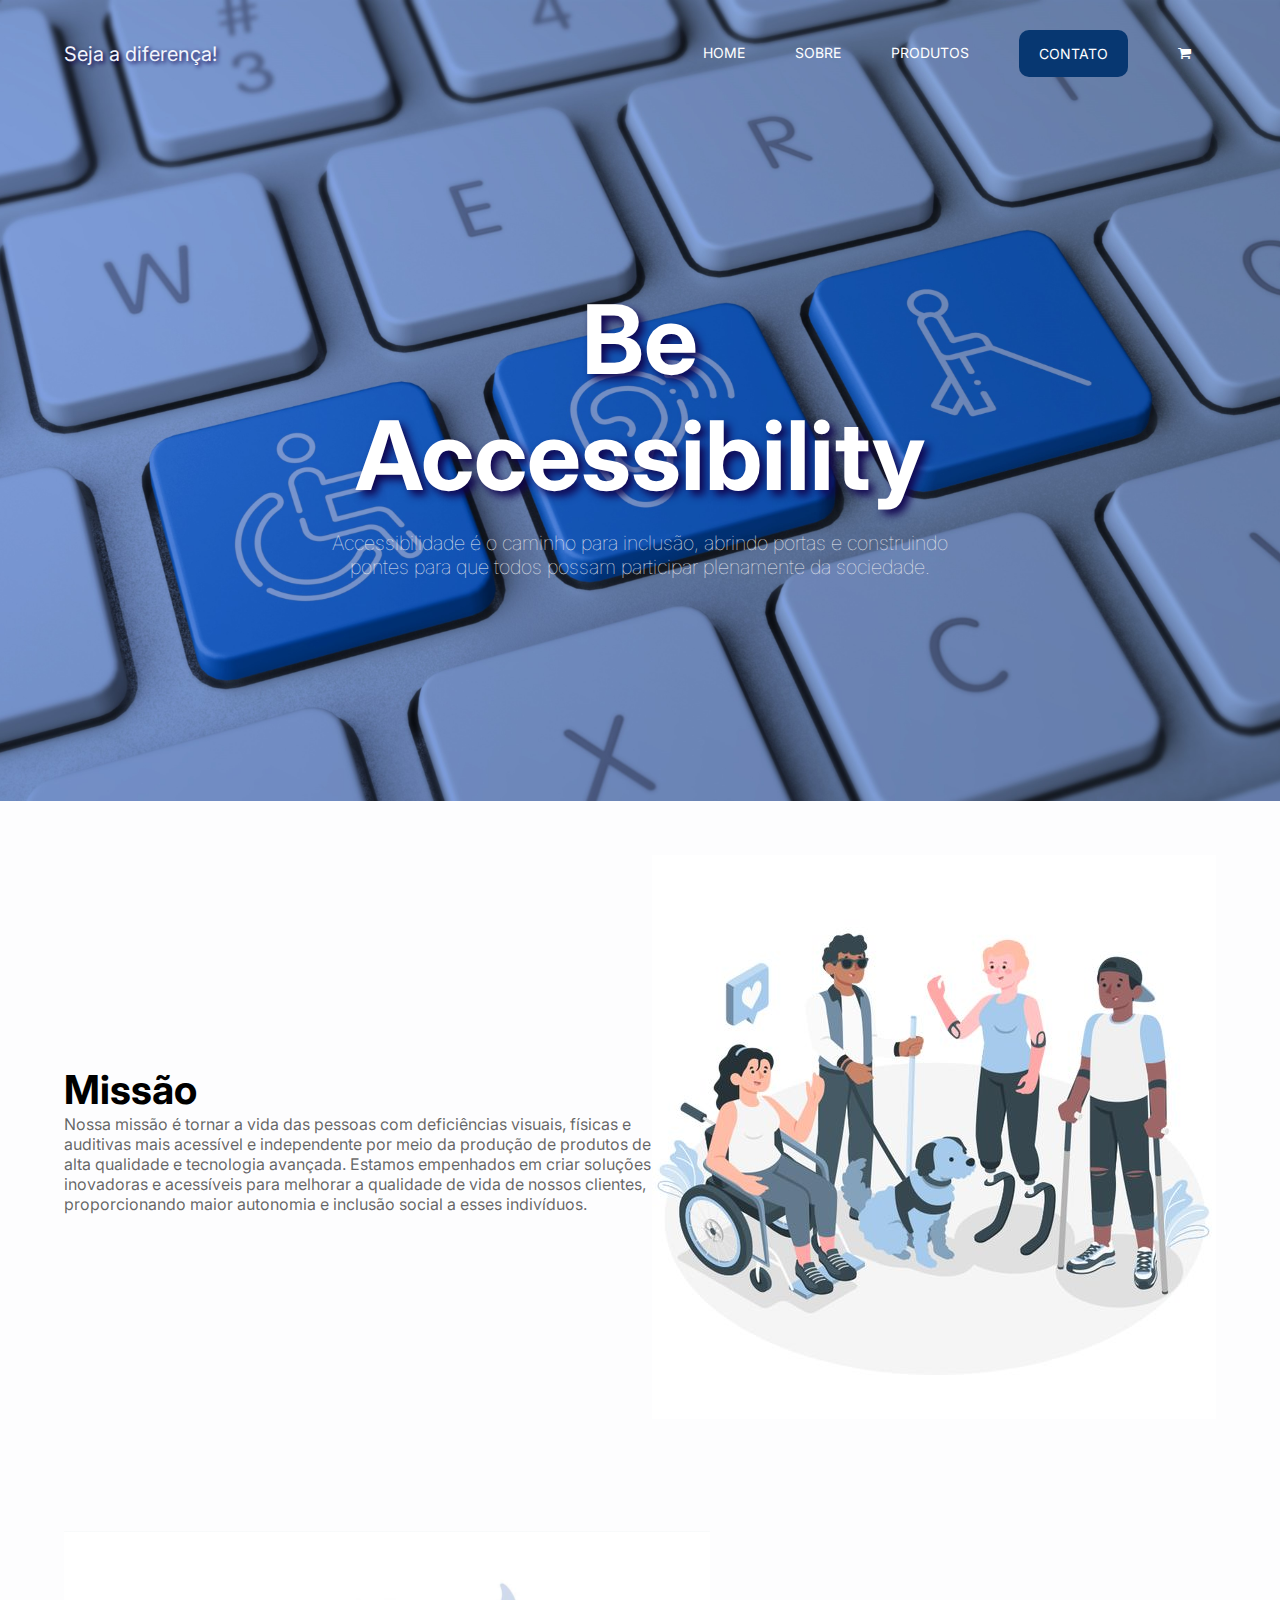
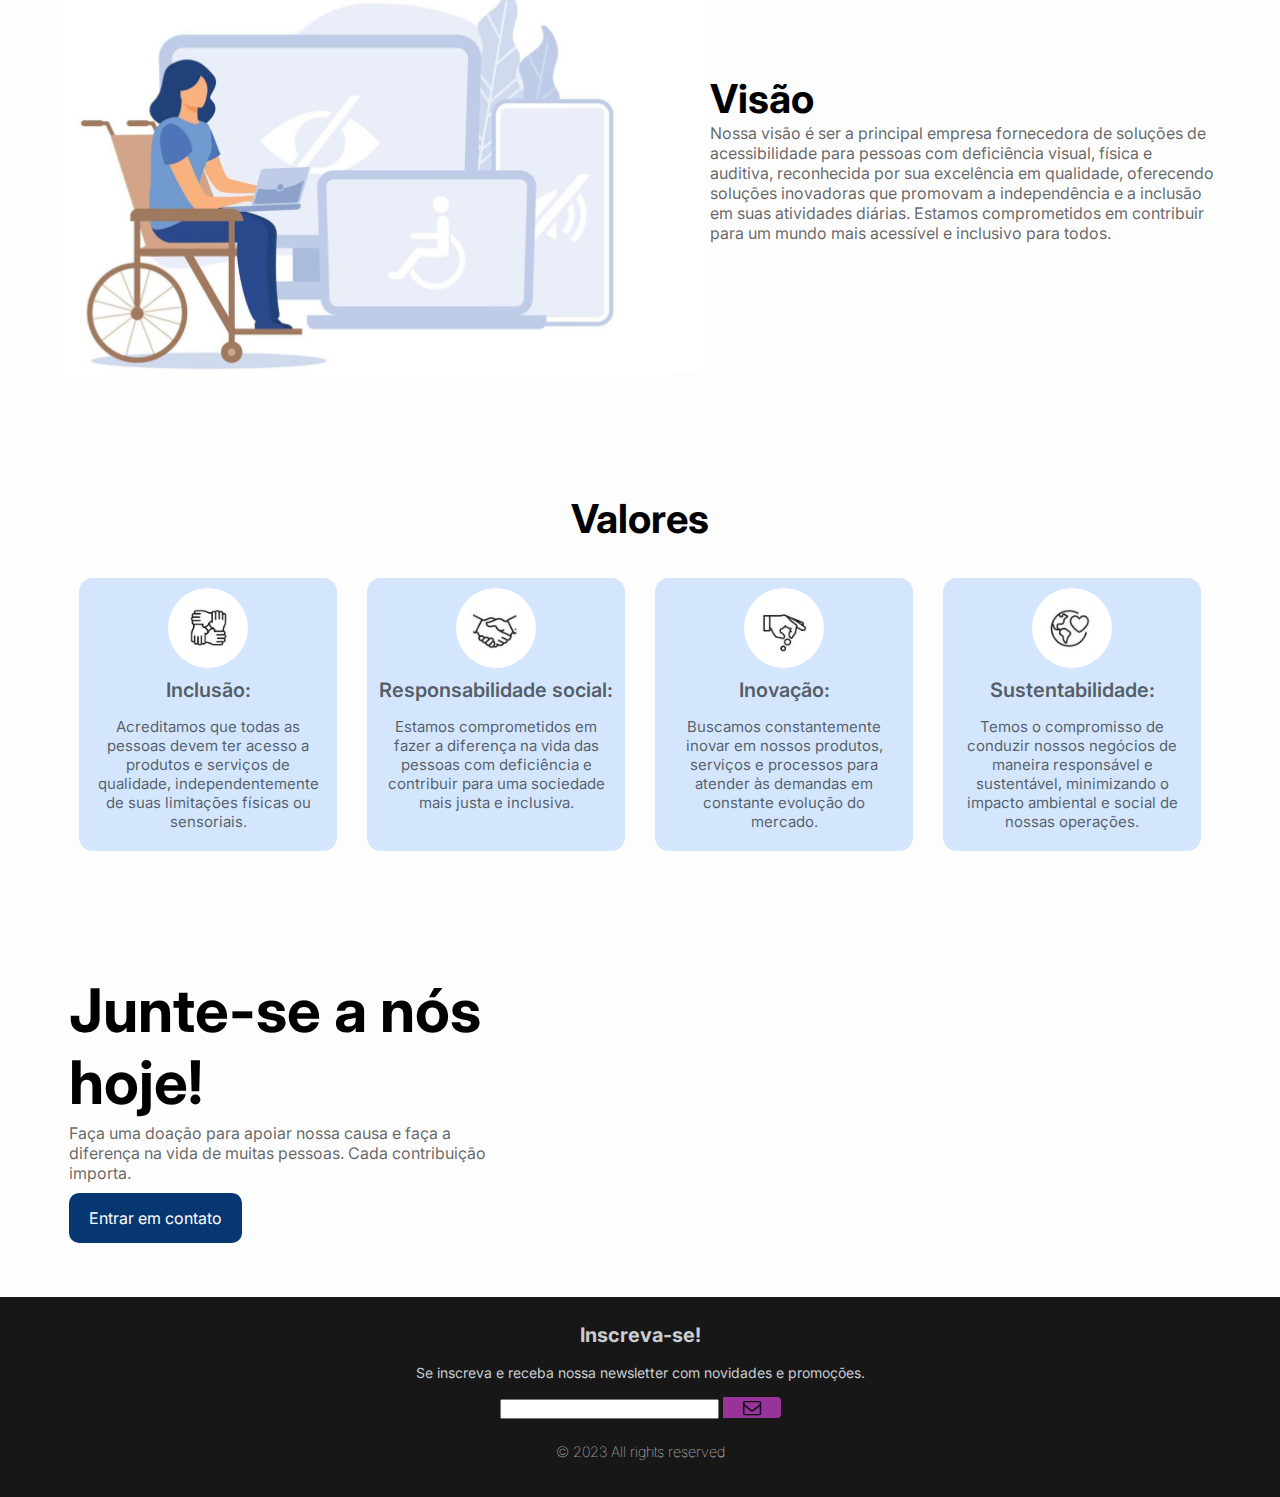
==== commit b9d6d2e3: "Merge branch 'master' of https://github.com/Hellem-Deygiane/Hellem" ====
--- a/index.html
+++ b/index.html
@@ -9,6 +9,7 @@
     <link rel="shortcut icon" href="img/favicon.ico.png" type="image/x-icon">
     <title>Be Accessibility</title>
 </head>
+<!--Corpo-->
 <body>
     <header>
         <div class="container">
@@ -21,6 +22,7 @@
                     <a href="sobre.html">Sobre</a>
                     <a href="produtos.html">Produtos</a>
                     <a class="btn" href="contato.html">Contato</a>
+                    <a href="carrinho.html"><i class="fa fa-shopping-cart" aria-hidden="true"></i></a>
                     <div class="close-icon" onclick="closeMenu()">
                         <i class="fa fa-times-circle"></i>
                     </div>
--- a/style.css
+++ b/style.css
@@ -7,6 +7,7 @@
     outline: none;
     font-family: 'Inter', sans-serif;
 }
+
 body{
     background-color: hsla(213, 65%, 97%, 0.192);
 }
@@ -378,16 +379,48 @@
     border: none;
 }
 
+/* CARRINHO */
+#Carrinho{
+    background-color: #111;
+    color: white;
+    font-size: 24px;
+    padding: 24px 0;
+
+    background-image: none;
+    display: flex;
+    justify-content: center;
+}
+
+main{
+    background-color: #d3e6fd;
+    padding: 0 30px;
+}
+.pagetitle{
+    font-size: 40px;
+    padding: 50px 0;
+    text-align: center;
+}
+.content{
+    display: flex;
+}
+section{
+    flex: 1;
+}
+aside{
+    background-color: red;
+    min-width: 250px;
+}
+
     /* MENU RESPONSIVO */
-@media(max-width: 830px){
+@media(max-width: 400px){
     /* MENU RESPONSIVO */
     .ul{
         position: fixed;
         top: 0;
         left: 0;
-        background-color: #184B88;
         width: 100%;
         height: 100%;
+        background-color: #184B88;
         flex-direction: column;
         align-items: center;
         justify-content: center;
@@ -423,7 +456,7 @@
         font-size: 48px;
     }
     .missao-visao .missao-visao-text,
-    .missao-visao .missao-visao-img{
+    .missao-visao .missao-img .visao-img{
         width: 100%;
     }
     .banner .banner-text{
@@ -436,8 +469,12 @@
     .banner .banner-text p{
         font-size: 15px;
     }
-    .valoress .card-item{
+    .valores .card-item{
         width: 100%;
+    }
+    .cards{
+        flex-direction: column;
+        align-items: center;
     }
     /* SOBRE RESPONSIVO */
     .sobre .container{
